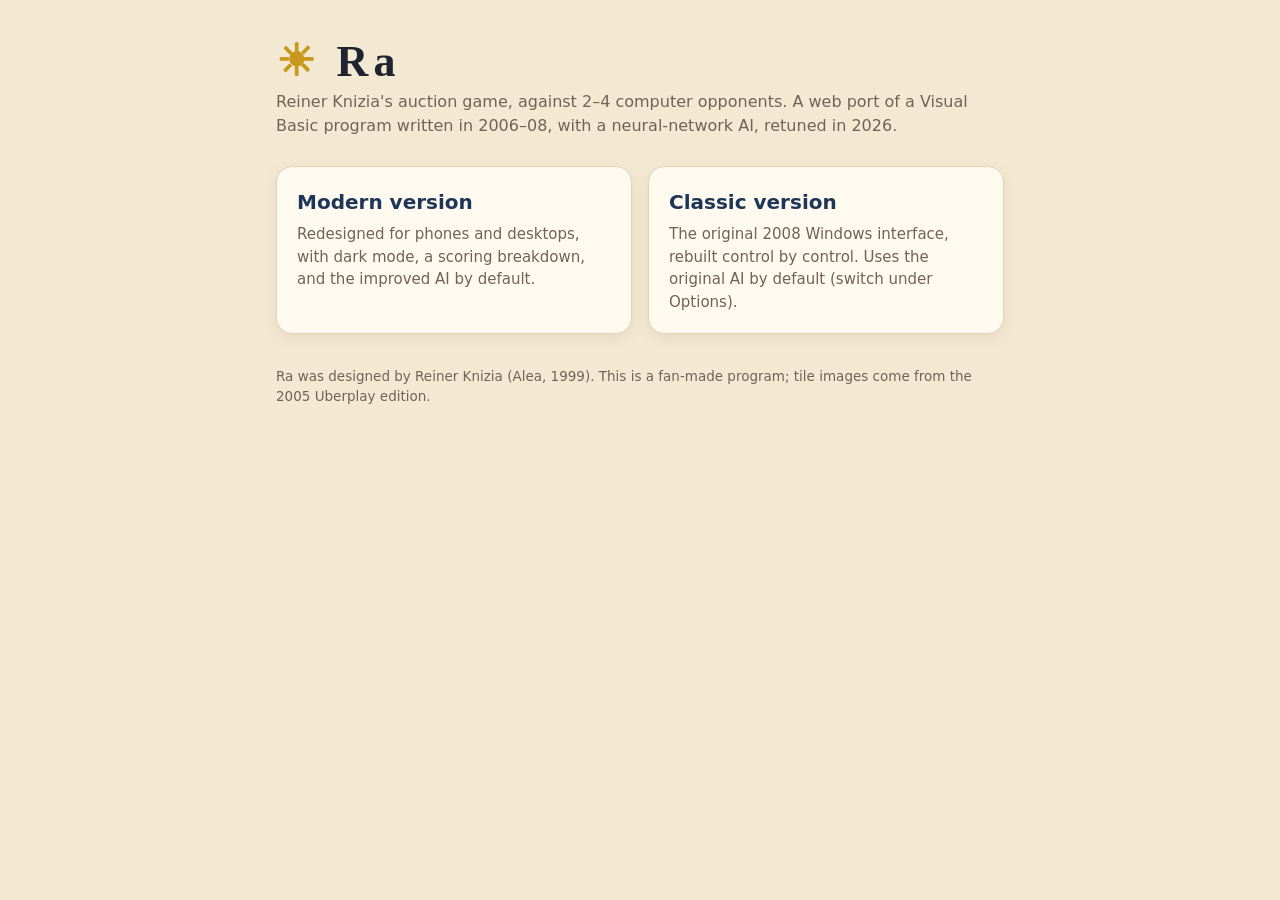
==== index.html @ d74f04e0 "Ra web port: modern and classic versions with the improved AI Co-Authored-By: Claude Opus 5.5 <norep" ====
<!doctype html>
<html lang="en">
<head>
<meta charset="utf-8">
<meta name="viewport" content="width=device-width, initial-scale=1">
<title>Ra</title>
<link rel="icon" href="icon.png">
<style>
  :root { --bg: #f3e9d2; --panel: #fffaf0; --ink: #1f2430; --muted: #6e6455; --lapis: #1d3557; --gold: #c9971c; --line: #e3d3b2; }
  @media (prefers-color-scheme: dark) { :root { --bg: #10151e; --panel: #19212e; --ink: #ece5d6; --muted: #a59b88; --lapis: #9dbce8; --gold: #e2b23a; --line: #2d3848; } }
  * { box-sizing: border-box; }
  body { margin: 0; background: var(--bg); color: var(--ink); font: 16px/1.5 system-ui, -apple-system, "Segoe UI", Roboto, sans-serif; }
  main { max-width: 760px; margin: 0 auto; padding: 40px 16px; }
  h1 { font: 700 44px/1 Georgia, "Times New Roman", serif; letter-spacing: .12em; margin: 0 0 6px; }
  h1 span { color: var(--gold); }
  p.lead { color: var(--muted); margin: 0 0 28px; }
  .cards { display: grid; grid-template-columns: repeat(auto-fit, minmax(260px, 1fr)); gap: 16px; }
  a.card { display: block; background: var(--panel); border: 1px solid var(--line); border-radius: 16px; padding: 20px; color: inherit; text-decoration: none; box-shadow: 0 4px 14px rgba(60,40,10,.08); }
  a.card:hover { border-color: var(--gold); }
  a.card h2 { margin: 0 0 6px; font-size: 20px; color: var(--lapis); }
  a.card p { margin: 0; color: var(--muted); font-size: 15px; }
  footer { margin-top: 32px; color: var(--muted); font-size: 13.5px; }
</style>
</head>
<body>
<main>
  <h1><span>☀</span> Ra</h1>
  <p class="lead">Reiner Knizia's auction game, against 2–4 computer opponents. A web port of a Visual Basic program written in 2006–08, with a neural-network AI, retuned in 2026.</p>
  <div class="cards">
    <a class="card" href="modern/"><h2>Modern version</h2><p>Redesigned for phones and desktops, with dark mode, a scoring breakdown, and the improved AI by default.</p></a>
    <a class="card" href="classic/"><h2>Classic version</h2><p>The original 2008 Windows interface, rebuilt control by control. Uses the original AI by default (switch under Options).</p></a>
  </div>
  <footer>Ra was designed by Reiner Knizia (Alea, 1999). This is a fan-made program; tile images come from the 2005 Uberplay edition.</footer>
</main>
</body>
</html>
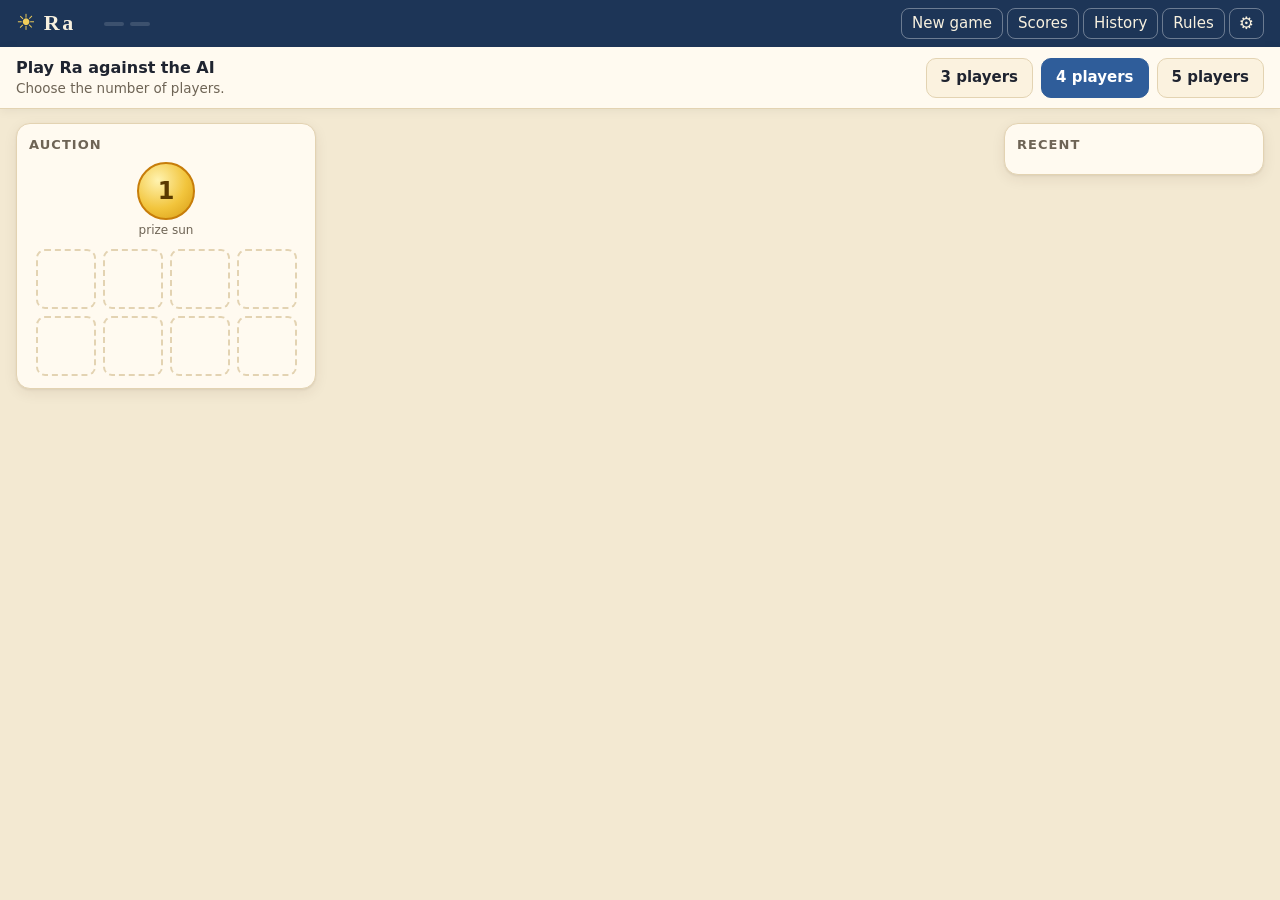
==== commit 375421e7: "Ra 2.0: modern interface only, offline play, interface improvements - Game at the site root; /modern" ====
--- a/index.html
+++ b/index.html
@@ -2,35 +2,60 @@
 <html lang="en">
 <head>
 <meta charset="utf-8">
-<meta name="viewport" content="width=device-width, initial-scale=1">
+<meta name="viewport" content="width=device-width, initial-scale=1, viewport-fit=cover">
+<meta name="theme-color" content="#1d3557">
 <title>Ra</title>
-<link rel="icon" href="icon.png">
-<style>
-  :root { --bg: #f3e9d2; --panel: #fffaf0; --ink: #1f2430; --muted: #6e6455; --lapis: #1d3557; --gold: #c9971c; --line: #e3d3b2; }
-  @media (prefers-color-scheme: dark) { :root { --bg: #10151e; --panel: #19212e; --ink: #ece5d6; --muted: #a59b88; --lapis: #9dbce8; --gold: #e2b23a; --line: #2d3848; } }
-  * { box-sizing: border-box; }
-  body { margin: 0; background: var(--bg); color: var(--ink); font: 16px/1.5 system-ui, -apple-system, "Segoe UI", Roboto, sans-serif; }
-  main { max-width: 760px; margin: 0 auto; padding: 40px 16px; }
-  h1 { font: 700 44px/1 Georgia, "Times New Roman", serif; letter-spacing: .12em; margin: 0 0 6px; }
-  h1 span { color: var(--gold); }
-  p.lead { color: var(--muted); margin: 0 0 28px; }
-  .cards { display: grid; grid-template-columns: repeat(auto-fit, minmax(260px, 1fr)); gap: 16px; }
-  a.card { display: block; background: var(--panel); border: 1px solid var(--line); border-radius: 16px; padding: 20px; color: inherit; text-decoration: none; box-shadow: 0 4px 14px rgba(60,40,10,.08); }
-  a.card:hover { border-color: var(--gold); }
-  a.card h2 { margin: 0 0 6px; font-size: 20px; color: var(--lapis); }
-  a.card p { margin: 0; color: var(--muted); font-size: 15px; }
-  footer { margin-top: 32px; color: var(--muted); font-size: 13.5px; }
-</style>
+<link rel="icon" href="img/icon.png">
+<link rel="stylesheet" href="style.css?v=10">
 </head>
 <body>
-<main>
-  <h1><span>☀</span> Ra</h1>
-  <p class="lead">Reiner Knizia's auction game, against 2–4 computer opponents. A web port of a Visual Basic program written in 2006–08, with a neural-network AI, retuned in 2026.</p>
-  <div class="cards">
-    <a class="card" href="modern/"><h2>Modern version</h2><p>Redesigned for phones and desktops, with dark mode, a scoring breakdown, and the improved AI by default.</p></a>
-    <a class="card" href="classic/"><h2>Classic version</h2><p>The original 2008 Windows interface, rebuilt control by control. Uses the original AI by default (switch under Options).</p></a>
-  </div>
-  <footer>Ra was designed by Reiner Knizia (Alea, 1999). This is a fan-made program; tile images come from the 2005 Uberplay edition.</footer>
+<header id="top">
+  <div class="brand"><span class="logo" aria-hidden="true">☀</span><h1>Ra</h1></div>
+  <div class="track" id="track" aria-label="Ra track"></div>
+  <div class="hdr-info"><span id="epochChip" class="chip"></span><span id="bagChip" class="chip" title="Tiles left in the bag"></span></div>
+  <nav class="hdr-actions">
+    <button id="btnNew" class="ghost">New game</button>
+    <button id="btnScores" class="ghost" title="Scoring breakdown for the whole game so far">Scores</button>
+    <button id="btnHistory" class="ghost" title="Game history">History</button>
+    <button id="btnRules" class="ghost" title="How to play">Rules</button>
+    <button id="btnSettings" class="ghost icon" title="Settings" aria-label="Settings">⚙</button>
+    <button id="btnMore" class="ghost icon" title="History, rules and settings" aria-label="More">⋯</button>
+  </nav>
+</header>
+
+<section id="banner" aria-live="polite">
+  <div class="banner-text"><div id="prompt">Start a new game to play against the AIs.</div><div id="subprompt"></div></div>
+  <div id="actions" class="actions"></div>
+  <div id="hintBox" hidden></div>
+</section>
+
+<main id="table">
+  <section id="blockPanel" class="panel">
+    <div class="panel-head"><h2>Auction</h2><span id="lotInfo" class="muted"></span></div>
+    <div class="block-row">
+      <div class="sun-on-block" title="Sun the auction winner takes (usable next epoch)"><div class="sun big" id="sobSun">1</div><span>prize sun</span></div>
+      <div id="slots" class="slots"></div>
+    </div>
+  </section>
+
+  <section id="players"></section>
+
+  <section id="feedPanel" class="panel">
+    <div class="panel-head"><h2>Recent</h2></div>
+    <ol id="feed"></ol>
+  </section>
 </main>
+
+<div id="dock"></div>
+
+<div id="dialogBack" hidden><div id="dialog" role="dialog" aria-modal="true"></div></div>
+<div id="toast" hidden></div>
+<div id="tip" role="tooltip" hidden></div>
+
+<script src="weights.js?v=10"></script>
+<script src="ra_engine.js?v=10"></script>
+<script src="ai_improved.js?v=10"></script>
+<script src="game.js?v=10"></script>
+<script src="app.js?v=10"></script>
 </body>
 </html>
--- a/style.css
+++ b/style.css
@@ -0,0 +1,191 @@
+/* Ra — modern interface */
+:root {
+  --bg: #f3e9d2; --panel: #fffaf0; --panel-2: #fbf2df; --ink: #1f2430; --muted: #6e6455; --line: #e3d3b2;
+  --lapis: #1d3557; --lapis-2: #2f5d9a; --gold: #c9971c; --gold-2: #f3cf5a; --red: #b23a48; --green: #2e7d4f;
+  --you: #2f5d9a; --shadow: 0 1px 2px rgba(60, 40, 10, .08), 0 4px 14px rgba(60, 40, 10, .08);
+  --dock-h: 0px; --radius: 14px;
+  color-scheme: light;
+}
+@media (prefers-color-scheme: dark) {
+  :root { --bg: #10151e; --panel: #19212e; --panel-2: #1f2938; --ink: #ece5d6; --muted: #a59b88; --line: #2d3848;
+    --lapis: #9dbce8; --lapis-2: #6f9fe0; --gold: #e2b23a; --gold-2: #f5d76e; --red: #e36b78; --green: #5cc08a; --you: #7fb0f0;
+    --shadow: 0 1px 2px rgba(0,0,0,.3), 0 6px 18px rgba(0,0,0,.35); color-scheme: dark; }
+}
+* { box-sizing: border-box; }
+html, body { margin: 0; }
+body { background: var(--bg); color: var(--ink); font: 15px/1.4 system-ui, -apple-system, "Segoe UI", Roboto, sans-serif; min-height: 100vh; padding-bottom: calc(var(--dock-h) + 8px); }
+button { font: inherit; color: inherit; }
+h1, h2 { margin: 0; }
+.muted { color: var(--muted); }
+[hidden] { display: none !important; }
+
+/* ---- header ---- */
+#top { display: flex; align-items: center; gap: 14px; padding: 8px 16px; background: var(--lapis); color: #f8f1df; flex-wrap: wrap; }
+@media (prefers-color-scheme: dark) { #top { background: #0b1f3a; } }
+.brand { display: flex; align-items: center; gap: 8px; }
+.brand h1 { font: 700 22px/1 Georgia, "Times New Roman", serif; letter-spacing: .12em; }
+.logo { color: var(--gold-2); font-size: 22px; }
+.track { display: flex; gap: 5px; align-items: center; }
+.track .dot { width: 14px; height: 14px; border-radius: 50%; border: 2px solid rgba(255,255,255,.55); }
+.track .dot.on { background: radial-gradient(circle at 35% 35%, #ffe08a, #e0532b); border-color: #ffd36b; }
+.track .lbl { font-size: 13px; opacity: .85; margin-left: 4px; white-space: nowrap; }
+.hdr-info { display: flex; gap: 6px; }
+.chip { background: rgba(255,255,255,.14); border-radius: 999px; padding: 2px 10px; font-size: 13px; white-space: nowrap; }
+.hdr-actions { margin-left: auto; display: flex; gap: 4px; }
+.ghost { background: transparent; border: 1px solid rgba(255,255,255,.35); color: #f8f1df; border-radius: 8px; padding: 4px 10px; cursor: pointer; }
+.ghost:hover { background: rgba(255,255,255,.12); }
+.ghost.icon { font-size: 17px; padding: 2px 9px; }
+#btnMore { display: none; }
+.scores h3 { margin: 14px 0 4px; font-size: 15px; } .scores h3:first-child { margin-top: 0; }
+.scores .note { margin: 2px 0 6px; font-size: 12.5px; color: var(--muted); }
+.table-wrap { overflow-x: auto; }
+
+/* ---- prompt banner ---- */
+#banner { position: sticky; top: 0; z-index: 20; display: flex; align-items: center; gap: 12px; flex-wrap: wrap; padding: 10px 16px;
+  background: var(--panel); border-bottom: 1px solid var(--line); box-shadow: 0 2px 10px rgba(0,0,0,.06); }
+.banner-text { flex: 1 1 280px; min-width: 0; }
+#prompt { font-weight: 650; font-size: 16px; }
+#subprompt { color: var(--muted); font-size: 13.5px; }
+#banner.yours { border-left: 5px solid var(--you); }
+#banner.bidding { border-left: 5px solid var(--red); }
+.actions { display: flex; gap: 8px; flex-wrap: wrap; }
+.btn { border: 1px solid var(--line); background: var(--panel-2); border-radius: 10px; padding: 8px 14px; cursor: pointer; font-weight: 600; min-height: 40px; }
+.btn:hover:not(:disabled) { border-color: var(--lapis-2); }
+.btn.primary { background: var(--lapis-2); border-color: var(--lapis-2); color: #fff; }
+.btn.danger { background: var(--red); border-color: var(--red); color: #fff; }
+.btn:disabled { opacity: .45; cursor: not-allowed; }
+.btn.sunbtn { display: inline-flex; align-items: center; gap: 6px; }
+#hintBox { flex: 1 1 100%; margin: 0; max-height: 40vh; overflow: auto; padding: 10px 14px; background: color-mix(in srgb, var(--gold-2) 22%, var(--panel)); border: 1px solid var(--gold); border-radius: 10px; white-space: pre-wrap; font-size: 14px; display: flex; gap: 10px; align-items: flex-start; }
+#hintBox button { margin-left: auto; background: none; border: 0; cursor: pointer; font-size: 16px; color: var(--muted); }
+
+/* ---- table layout ---- */
+#table { display: grid; grid-template-columns: minmax(250px, 300px) 1fr minmax(210px, 260px); gap: 14px; padding: 14px 16px; align-items: start; }
+.panel { background: var(--panel); border: 1px solid var(--line); border-radius: var(--radius); box-shadow: var(--shadow); padding: 12px; }
+.panel-head { display: flex; align-items: baseline; gap: 8px; margin-bottom: 8px; }
+.panel-head h2 { font-size: 13px; text-transform: uppercase; letter-spacing: .08em; color: var(--muted); }
+#blockPanel { position: sticky; top: calc(var(--banner-h, 66px) + 10px); }
+.block-row { display: flex; flex-direction: column; gap: 10px; align-items: center; }
+.sun-on-block { display: flex; flex-direction: column; align-items: center; gap: 2px; font-size: 12px; color: var(--muted); }
+.slots { display: grid; grid-template-columns: repeat(4, 60px); gap: 7px; }
+.slot { width: 60px; height: 60px; border-radius: 9px; border: 2px dashed var(--line); display: flex; align-items: center; justify-content: center; position: relative; padding: 0; background: transparent; }
+.slot img { width: 100%; height: 100%; border-radius: 7px; display: block; }
+.slot.filled { border: 0; box-shadow: 0 1px 3px rgba(0,0,0,.25); }
+.slot.ra img { outline: 3px solid #e0532b; }
+.slot.pick { cursor: pointer; outline: 3px solid var(--gold); outline-offset: 2px; animation: pulse 1.2s ease-in-out infinite; }
+.slot.pick.nope { outline-color: transparent; animation: none; opacity: .5; cursor: not-allowed; }
+@keyframes pulse { 50% { outline-color: color-mix(in srgb, var(--gold) 35%, transparent); } }
+.slot .cap { position: absolute; bottom: -1px; left: 0; right: 0; font-size: 9.5px; text-align: center; background: rgba(0,0,0,.55); color: #fff; border-radius: 0 0 7px 7px; line-height: 13px; }
+
+/* ---- players ---- */
+#players { display: grid; grid-template-columns: repeat(auto-fill, minmax(270px, 1fr)); gap: 12px; }
+.pcard { background: var(--panel); border: 1px solid var(--line); border-radius: var(--radius); box-shadow: var(--shadow); padding: 10px 12px; position: relative; min-height: 112px; transition: box-shadow .2s, border-color .2s; }
+.pcard.turn { border-color: var(--gold); box-shadow: 0 0 0 3px color-mix(in srgb, var(--gold) 45%, transparent), var(--shadow); }
+.pcard.out { opacity: .72; }
+.phead { display: flex; align-items: center; gap: 8px; margin-bottom: 6px; }
+.pname { font-weight: 700; font-size: 16px; }
+.pscore { margin-left: auto; font-weight: 800; font-size: 20px; font-variant-numeric: tabular-nums; }
+.pscore small { font-weight: 500; font-size: 12px; color: var(--muted); margin-left: 3px; }
+.badge { font-size: 11.5px; padding: 1px 7px; border-radius: 999px; background: var(--panel-2); border: 1px solid var(--line); white-space: nowrap; }
+.badge.most { background: color-mix(in srgb, var(--gold-2) 40%, var(--panel)); border-color: var(--gold); }
+.badge.fewest { background: color-mix(in srgb, var(--red) 15%, var(--panel)); border-color: color-mix(in srgb, var(--red) 50%, var(--line)); }
+.sunrow { display: flex; gap: 6px; margin-bottom: 7px; align-items: center; }
+.sun { width: 34px; height: 34px; border-radius: 50%; display: inline-flex; align-items: center; justify-content: center; font-weight: 800; font-size: 15px; color: #5a3a00;
+  background: radial-gradient(circle at 35% 30%, #fff3b0, #f2c53d 55%, #d79a12); border: 2px solid #c77d0a; flex: none; font-variant-numeric: tabular-nums; }
+.sun.big { width: 58px; height: 58px; font-size: 24px; }
+.sun.down { background: repeating-linear-gradient(45deg, #8a7a5a, #8a7a5a 4px, #7a6a4a 4px, #7a6a4a 8px); border-color: #5e5038; color: #f2e6c8; }
+.sun.down.secret { color: transparent; }
+.sun.bid { box-shadow: 0 0 0 3px var(--red); }
+.sun.paid { box-shadow: 0 0 0 3px var(--green); }
+.tiles { display: flex; flex-wrap: wrap; gap: 5px; }
+.tg { position: relative; width: 36px; height: 36px; }
+.tg img { width: 36px; height: 36px; border-radius: 6px; display: block; box-shadow: 0 1px 2px rgba(0,0,0,.25); }
+.tg .n { position: absolute; right: -4px; bottom: -4px; background: var(--ink); color: var(--panel); font-size: 11px; font-weight: 800; border-radius: 999px; min-width: 17px; height: 17px; line-height: 17px; text-align: center; padding: 0 3px; }
+.tg.lost img { opacity: .35; filter: grayscale(1); }
+.tg.pick { cursor: pointer; } .tg.pick img { outline: 3px solid var(--gold); outline-offset: 1px; }
+.tg.chosen img { outline: 3px solid var(--red); opacity: .5; }
+.empty { font-size: 12.5px; color: var(--muted); font-style: italic; }
+.bubble { position: absolute; top: -10px; right: 12px; background: var(--ink); color: var(--panel); font-size: 12.5px; font-weight: 700; padding: 2px 10px; border-radius: 999px; box-shadow: var(--shadow); }
+.bubble.pass { background: var(--muted); }
+.bubble.win { background: var(--green); }
+
+/* ---- you (dock) ---- */
+#dock { position: fixed; left: 0; right: 0; bottom: 0; z-index: 25; background: var(--panel); border-top: 2px solid var(--you); box-shadow: 0 -4px 18px rgba(0,0,0,.12); padding: 8px 16px calc(8px + env(safe-area-inset-bottom)); }
+#dock:empty { display: none; }
+.you { display: flex; gap: 16px; align-items: center; flex-wrap: wrap; max-width: 1400px; margin: 0 auto; }
+.you .who { display: flex; flex-direction: column; min-width: 90px; }
+.you .who .pname { color: var(--you); }
+.you .proj { font-size: 12.5px; color: var(--muted); background: none; border: 0; padding: 0; text-align: left; cursor: pointer; text-decoration: underline dotted; text-underline-offset: 3px; }
+.breakdown { flex-basis: 100%; display: flex; flex-wrap: wrap; gap: 4px 12px; font-size: 13px; color: var(--muted); }
+.breakdown .pos { color: var(--green); } .breakdown .neg { color: var(--red); }
+.you .sunrow { margin: 0; }
+.you .sun { width: 42px; height: 42px; font-size: 17px; }
+.you .sun.can { cursor: pointer; box-shadow: 0 0 0 3px var(--lapis-2); }
+.you .tiles { flex: 1; }
+.you.turn { }
+
+/* ---- feed ---- */
+#feedPanel { position: sticky; top: calc(var(--banner-h, 66px) + 10px); max-height: calc(100vh - var(--banner-h, 66px) - 34px - var(--dock-h)); display: flex; flex-direction: column; }
+#feed { list-style: none; margin: 0; padding: 0; overflow: auto; font-size: 13.5px; display: flex; flex-direction: column-reverse; }
+#feed li { padding: 4px 0; border-bottom: 1px solid var(--line); display: flex; gap: 6px; }
+#feed li .who { font-weight: 700; }
+#feed li.epoch { font-weight: 700; color: var(--lapis-2); }
+#feed li.auction { color: var(--ink); }
+#feed li.minor { color: var(--muted); }
+
+/* ---- dialogs ---- */
+#dialogBack { position: fixed; inset: 0; background: rgba(10, 15, 25, .45); z-index: 50; display: flex; align-items: center; justify-content: center; padding: 16px; }
+#dialog { background: var(--panel); border-radius: 16px; box-shadow: 0 20px 60px rgba(0,0,0,.35); max-width: 640px; width: 100%; max-height: calc(100vh - 32px); overflow: auto; padding: 18px 20px; }
+#dialog h2 { font: 700 22px Georgia, serif; margin-bottom: 8px; }
+#dialog .dlg-actions { display: flex; gap: 8px; justify-content: flex-end; margin-top: 14px; flex-wrap: wrap; }
+.score-table { width: 100%; border-collapse: collapse; font-size: 14px; font-variant-numeric: tabular-nums; }
+.score-table th, .score-table td { padding: 5px 6px; text-align: right; border-bottom: 1px solid var(--line); }
+.score-table th:first-child, .score-table td:first-child { text-align: left; }
+.score-table tr.winner-row td { font-weight: 800; background: color-mix(in srgb, var(--gold-2) 22%, transparent); }
+.score-table td.neg { color: var(--red); }
+.score-table td.tot { font-weight: 800; }
+#dialog p.ended { margin: 0 0 10px; padding: 8px 12px; border-radius: 10px; background: var(--panel-2); border-left: 4px solid var(--lapis-2); }
+#dialog p.nohints { margin: 6px 0 10px; padding: 8px 12px; border-radius: 10px; font-weight: 650; background: color-mix(in srgb, var(--gold-2) 30%, var(--panel)); border: 1px solid var(--gold); }
+.rules h3 { margin: 12px 0 4px; font-size: 15px; } .rules ul { margin: 4px 0; padding-left: 20px; } .rules p { margin: 6px 0; }
+.settings label { display: flex; align-items: center; gap: 10px; padding: 7px 0; border-bottom: 1px solid var(--line); }
+.settings input[type=text] { flex: 1; font: inherit; padding: 5px 8px; border-radius: 8px; border: 1px solid var(--line); background: var(--panel-2); color: var(--ink); }
+.settings select { font: inherit; padding: 4px; border-radius: 8px; background: var(--panel-2); color: var(--ink); border: 1px solid var(--line); }
+.newgame { display: flex; gap: 10px; flex-wrap: wrap; }
+.newgame .btn { flex: 1; min-width: 120px; padding: 14px; font-size: 16px; }
+pre.history { white-space: pre-wrap; font: 14px/1.5 system-ui, -apple-system, "Segoe UI", Roboto, sans-serif; background: var(--panel-2); padding: 10px; border-radius: 10px; max-height: 60vh; overflow: auto; }
+#tip { position: fixed; z-index: 70; background: var(--ink); color: var(--panel); font-size: 13.5px; line-height: 1.35; padding: 8px 11px; border-radius: 10px; box-shadow: 0 6px 20px rgba(0,0,0,.3); pointer-events: none; white-space: pre-line; }
+#tip::after { content: ''; position: absolute; left: calc(var(--arrow-x, 50%) - 6px); bottom: -6px; border: 6px solid transparent; border-bottom: 0; border-top-color: var(--ink); }
+#tip.below::after { bottom: auto; top: -6px; border-top: 0; border-bottom: 6px solid var(--ink); }
+.tg img, .slot img, .sun { -webkit-touch-callout: none; -webkit-user-select: none; user-select: none; }
+#toast { position: fixed; left: 50%; transform: translateX(-50%); bottom: calc(var(--dock-h) + 16px); background: var(--ink); color: var(--panel); padding: 8px 16px; border-radius: 999px; z-index: 60; font-size: 14px; box-shadow: var(--shadow); }
+
+/* ---- narrow screens ---- */
+@media (max-width: 1100px) {
+  #table { grid-template-columns: minmax(250px, 300px) 1fr; }
+  #feedPanel { grid-column: 1 / -1; position: static; max-height: 360px; }
+}
+@media (max-width: 760px) {
+  body { font-size: 14px; }
+  #top { padding: 6px 10px; gap: 8px; }
+  .brand h1 { font-size: 18px; }
+  .hdr-actions .ghost { padding: 3px 7px; font-size: 13px; }
+  #btnHistory, #btnRules, #btnSettings { display: none; }
+  #btnMore { display: inline-block; }
+  .track .dot { width: 11px; height: 11px; }
+  #banner { padding: 8px 10px; gap: 8px; }
+  #prompt { font-size: 15px; }
+  .btn { padding: 7px 11px; min-height: 38px; }
+  #table { grid-template-columns: 1fr; padding: 10px; gap: 10px; }
+  #blockPanel, #feedPanel { position: static; }
+  .block-row { flex-direction: row; align-items: center; justify-content: center; }
+  .slots { grid-template-columns: repeat(4, 54px); gap: 6px; }
+  .slot { width: 54px; height: 54px; }
+  .sun.big { width: 50px; height: 50px; font-size: 21px; }
+  #players { grid-template-columns: 1fr; gap: 8px; }
+  .pcard { min-height: 0; padding: 8px 10px; }
+  .sun { width: 30px; height: 30px; font-size: 13.5px; }
+  .tg, .tg img { width: 30px; height: 30px; }
+  .you { gap: 8px 12px; }
+  .you .sun { width: 38px; height: 38px; font-size: 15px; }
+  .you .tiles { flex-basis: 100%; }
+  #feedPanel { max-height: min(480px, 60vh); }
+}
